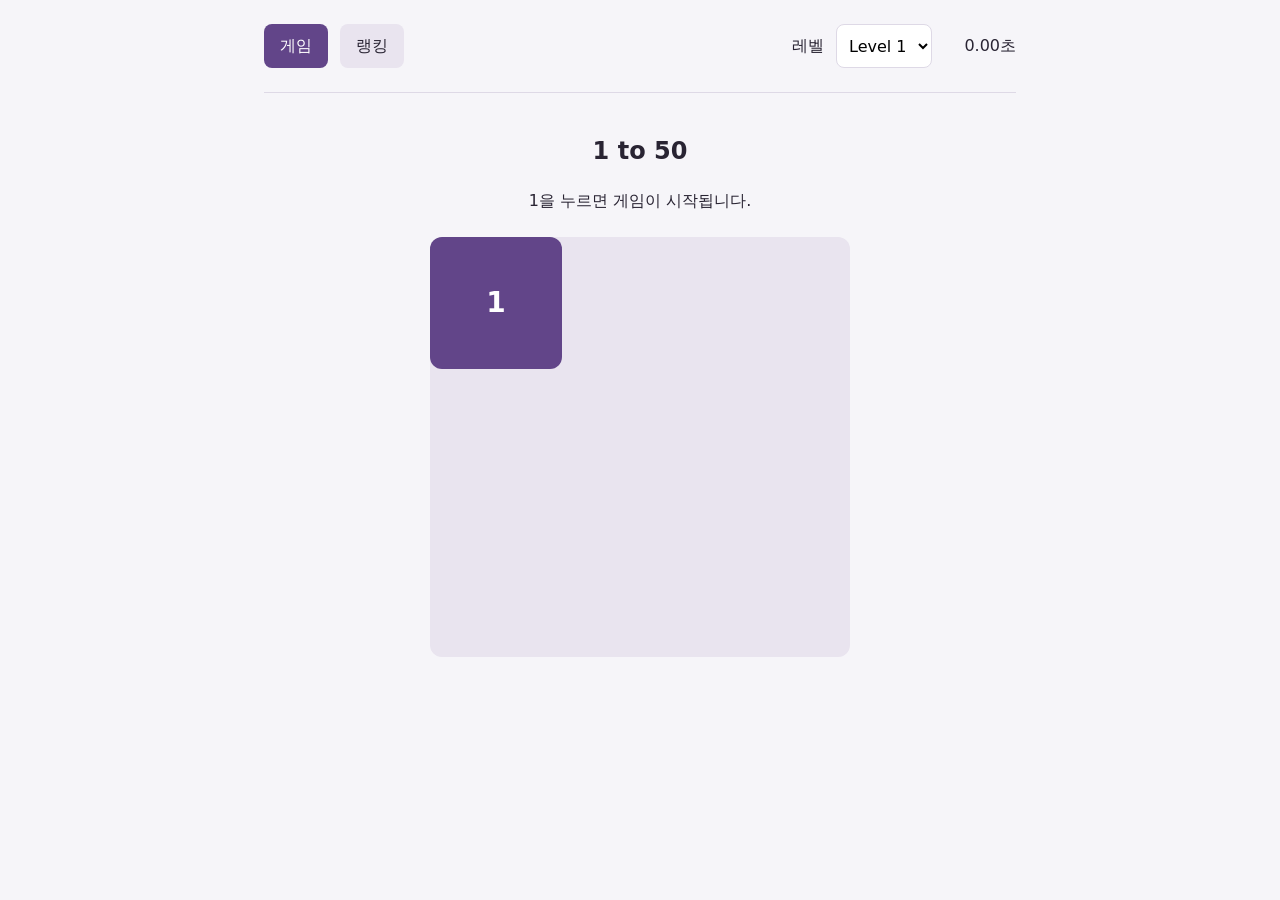
==== Week2/Homework/one-to-fifty/index.html @ 78359573 "feat: 2주차 게임 배포와 과제 기록 링크 추가" ====
<!doctype html>
<html lang="ko">
  <head>
    <meta charset="UTF-8" />
    <meta name="viewport" content="width=device-width, initial-scale=1.0" />
    <title>1 to 50 | 심민식</title>
    <script type="module" crossorigin src="./assets/index-D-xuLKmC.js"></script>
  </head>
  <body>
    <div id="root"></div>
  </body>
</html>
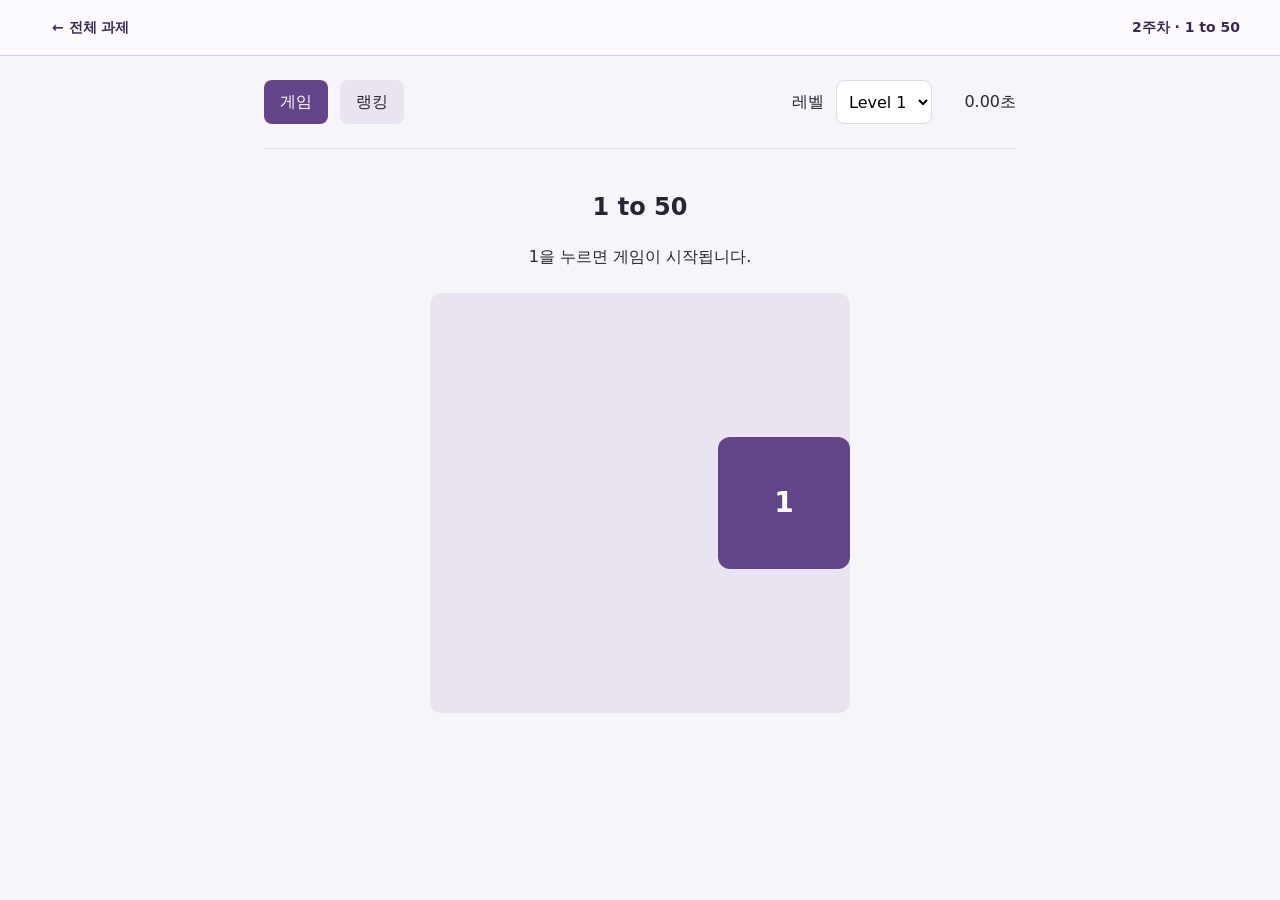
==== commit 7b7caaa9: "feat: 개인 배포 페이지에 전체 과제 이동 메뉴 추가" ====
--- a/Week2/Homework/one-to-fifty/index.html
+++ b/Week2/Homework/one-to-fifty/index.html
@@ -5,8 +5,16 @@
     <meta name="viewport" content="width=device-width, initial-scale=1.0" />
     <title>1 to 50 | 심민식</title>
     <script type="module" crossorigin src="./assets/index-D-xuLKmC.js"></script>
+    <!-- deployment-navigation:head -->
+    <link rel="stylesheet" href="../../../deployment-navigation.css" />
   </head>
-  <body>
+  <body data-deployment-page="week2">
+    <!-- deployment-navigation:start -->
+    <nav class="deployment-navigation" aria-label="과제 기록">
+      <a href="../../../">← 전체 과제</a>
+      <span>2주차 · 1 to 50</span>
+    </nav>
+    <!-- deployment-navigation:end -->
     <div id="root"></div>
   </body>
 </html>
--- a/deployment-navigation.css
+++ b/deployment-navigation.css
@@ -0,0 +1,61 @@
+/* 개인 배포본에서만 사용하는 과제 목록 링크 */
+body[data-deployment-page] {
+  --deployment-nav-height: 3.5rem;
+  padding-top: var(--deployment-nav-height);
+}
+
+.deployment-navigation {
+  position: fixed;
+  inset: 0 0 auto;
+  z-index: 2000;
+  display: flex;
+  align-items: center;
+  justify-content: space-between;
+  gap: 0.5rem;
+  box-sizing: border-box;
+  height: var(--deployment-nav-height);
+  padding-inline: max(1rem, calc((100% - 1200px) / 2));
+  border-bottom: 1px solid #d8c9e5;
+  background: #fcfaff;
+  color: #3b294f;
+  font: 600 0.875rem/1.4 system-ui, sans-serif;
+}
+
+.deployment-navigation a {
+  display: inline-flex;
+  align-items: center;
+  min-height: 44px;
+  padding-inline: 0.75rem;
+  border-radius: 0.5rem;
+  color: inherit;
+  text-decoration: none;
+  white-space: nowrap;
+}
+
+.deployment-navigation a:focus-visible {
+  outline: 3px solid #d95f9f;
+  outline-offset: 2px;
+}
+
+@media (hover: hover) {
+  .deployment-navigation a:hover {
+    background: #eee6f5;
+  }
+}
+
+/* 1주차의 고정 헤더와 목차가 배포 메뉴를 가리지 않도록 위치 조정 */
+body[data-deployment-page="week1"] {
+  padding-top: calc(4.5rem + var(--deployment-nav-height));
+}
+
+body[data-deployment-page="week1"] .site-header {
+  top: var(--deployment-nav-height);
+}
+
+body[data-deployment-page="week1"] .side-navigation {
+  top: calc(5.5rem + var(--deployment-nav-height));
+}
+
+body[data-deployment-page="week1"] main section {
+  scroll-margin-top: calc(5.5rem + var(--deployment-nav-height));
+}
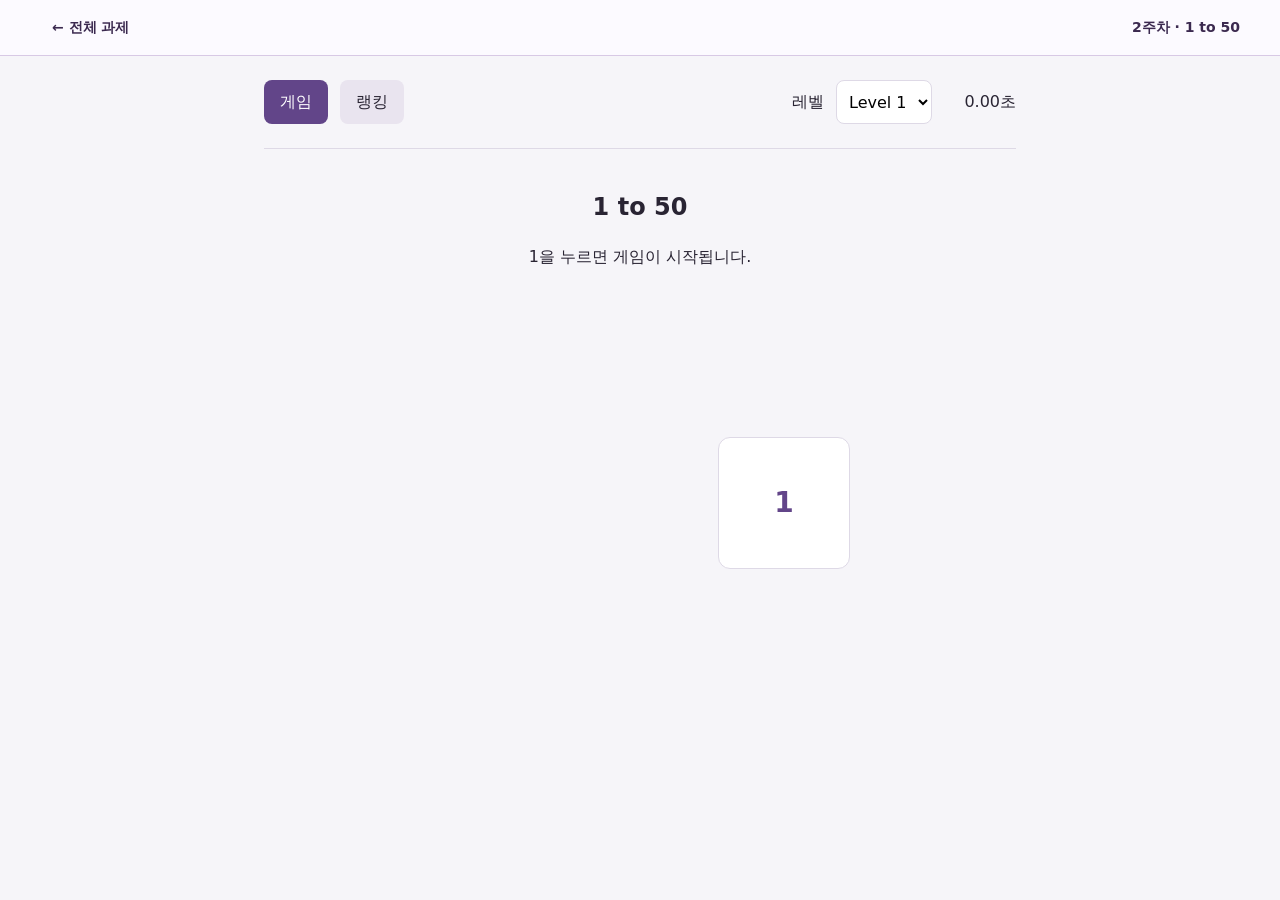
==== commit 053dccc0: "deploy: 2주차 코드리뷰 반영본 갱신" ====
--- a/Week2/Homework/one-to-fifty/index.html
+++ b/Week2/Homework/one-to-fifty/index.html
@@ -4,7 +4,7 @@
     <meta charset="UTF-8" />
     <meta name="viewport" content="width=device-width, initial-scale=1.0" />
     <title>1 to 50 | 심민식</title>
-    <script type="module" crossorigin src="./assets/index-D-xuLKmC.js"></script>
+    <script type="module" crossorigin src="./assets/index-C7Rlb65-.js"></script>
     <!-- deployment-navigation:head -->
     <link rel="stylesheet" href="../../../deployment-navigation.css" />
   </head>
